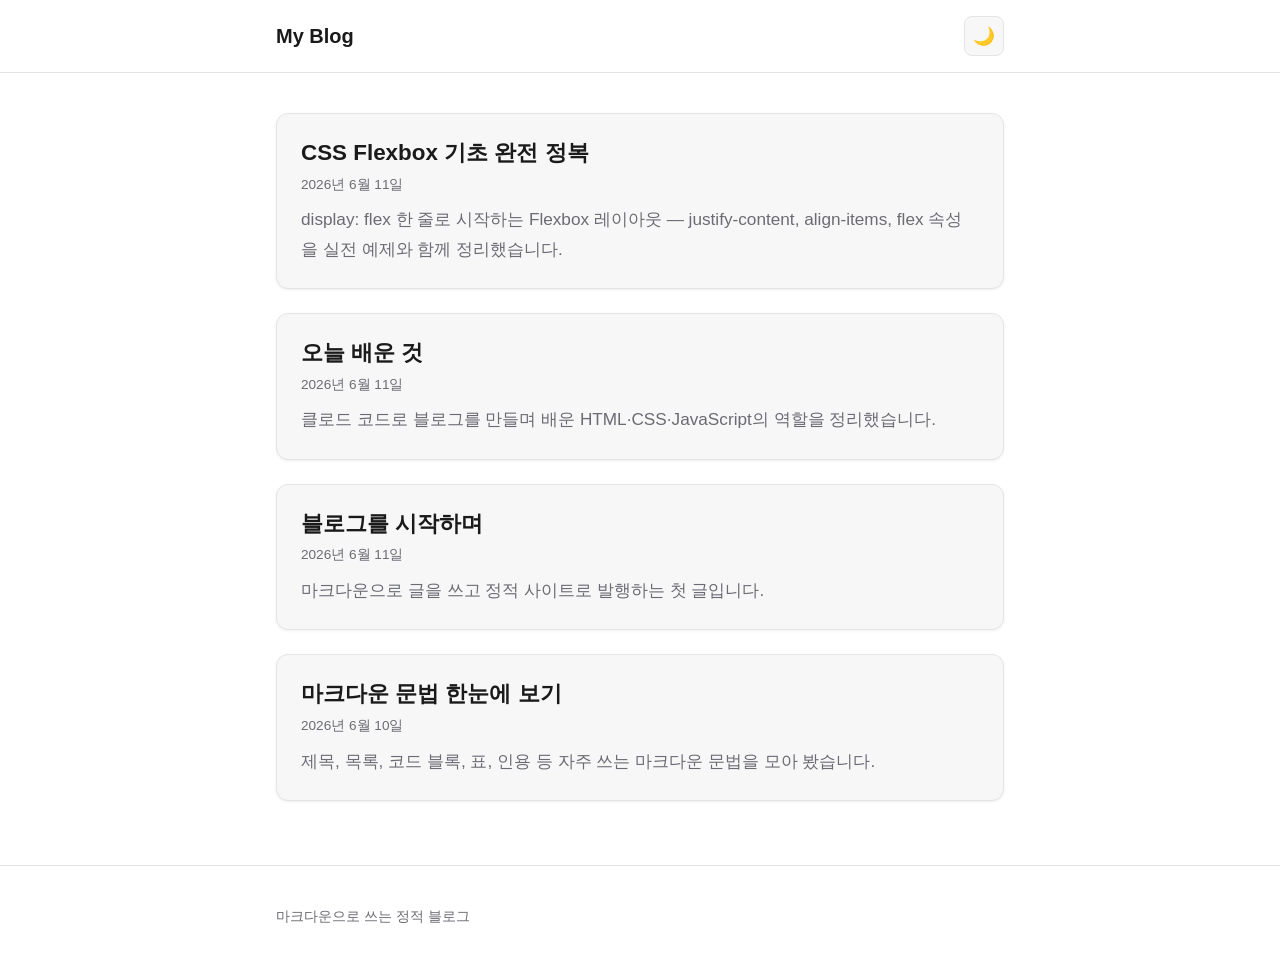
==== index.html @ 28c84d75 "블로그 초기 버전 완성 Co-Authored-By: Claude Opus 4.8 <noreply@anthropic.com>" ====
<!DOCTYPE html>
<html lang="ko">
  <head>
    <meta charset="UTF-8" />
    <meta name="viewport" content="width=device-width, initial-scale=1.0" />
    <title>My Blog</title>
    <link rel="stylesheet" href="css/style.css" />
    <!-- FOUC 방지: 페인트 전 동기로 테마를 확정한다.
         모듈 스크립트는 defer라 늦으므로 이 한 조각만 인라인 동기 스크립트로 둔다. -->
    <script>
      (function () {
        try {
          var saved = localStorage.getItem("theme");
          var theme =
            saved ||
            (matchMedia("(prefers-color-scheme: dark)").matches
              ? "dark"
              : "light");
          document.documentElement.setAttribute("data-theme", theme);
        } catch (e) {
          document.documentElement.setAttribute("data-theme", "light");
        }
      })();
    </script>
  </head>
  <body>
    <header class="site-header">
      <div class="site-header__inner">
        <h1 class="site-title"><a href="index.html">My Blog</a></h1>
        <button
          type="button"
          class="theme-toggle"
          aria-label="라이트/다크 모드 전환"
        >
          <span class="theme-toggle__icon--light" aria-hidden="true">🌙</span>
          <span class="theme-toggle__icon--dark" aria-hidden="true">☀️</span>
        </button>
      </div>
    </header>

    <main class="page">
      <ul class="post-list" id="post-list">
        <li class="state-message">글 목록을 불러오는 중…</li>
      </ul>
    </main>

    <footer class="site-footer">
      <div class="site-footer__inner">
        <p>마크다운으로 쓰는 정적 블로그</p>
      </div>
    </footer>

    <script type="module" src="js/theme.js"></script>
    <script type="module" src="js/home.js"></script>
  </body>
</html>
---- css/style.css ----
/* ===== 테마 변수 =====
   색상은 모두 여기서만 정의하고, 컴포넌트는 변수만 참조한다.
   라이트가 기본값이며 [data-theme="dark"]에서 값만 덮어쓴다. */
:root {
  --bg: #ffffff;
  --surface: #f7f7f8;
  --text: #1a1a1a;
  --muted: #6b6b73;
  --accent: #2563eb;
  --accent-hover: #1d4ed8;
  --border: #e4e4e7;
  --code-bg: #f1f1f4;
  --code-text: #1a1a1a;
  --blockquote-border: #d4d4d8;
  --shadow: 0 1px 3px rgba(0, 0, 0, 0.06);

  --font-body: -apple-system, BlinkMacSystemFont, "Segoe UI", Roboto, "Helvetica Neue",
    "Apple SD Gothic Neo", "Noto Sans KR", sans-serif;
  --font-mono: "SF Mono", "Menlo", "Monaco", "Consolas", "Liberation Mono", monospace;

  --content-width: 70ch;
  --page-width: 48rem;
}

[data-theme="dark"] {
  --bg: #16161a;
  --surface: #1f1f25;
  --text: #e6e6e9;
  --muted: #9a9aa3;
  --accent: #7aa2ff;
  --accent-hover: #9cb8ff;
  --border: #2c2c34;
  --code-bg: #24242c;
  --code-text: #e6e6e9;
  --blockquote-border: #3a3a44;
  --shadow: 0 1px 3px rgba(0, 0, 0, 0.4);
}

/* ===== 기본 리셋 ===== */
*,
*::before,
*::after {
  box-sizing: border-box;
}

html {
  -webkit-text-size-adjust: 100%;
}

body {
  margin: 0;
  background: var(--bg);
  color: var(--text);
  font-family: var(--font-body);
  line-height: 1.7;
  font-size: 1.05rem;
  /* 테마 전환을 부드럽게 */
  transition: background-color 0.2s ease, color 0.2s ease;
}

/* ===== 레이아웃 ===== */
.site-header {
  border-bottom: 1px solid var(--border);
  background: var(--bg);
}

.site-header__inner,
.page {
  width: 100%;
  max-width: var(--page-width);
  margin: 0 auto;
  padding: 0 1.25rem;
}

.site-header__inner {
  display: flex;
  align-items: center;
  justify-content: space-between;
  gap: 1rem;
  padding-top: 1rem;
  padding-bottom: 1rem;
}

.site-title {
  font-size: 1.25rem;
  font-weight: 700;
  margin: 0;
  line-height: 1.2;
}

.site-title a {
  color: var(--text);
  text-decoration: none;
}

.page {
  padding-top: 2.5rem;
  padding-bottom: 4rem;
}

.site-footer {
  border-top: 1px solid var(--border);
  color: var(--muted);
  font-size: 0.9rem;
}

.site-footer__inner {
  max-width: var(--page-width);
  margin: 0 auto;
  padding: 1.5rem 1.25rem;
}

/* ===== 테마 토글 버튼 ===== */
.theme-toggle {
  display: inline-flex;
  align-items: center;
  justify-content: center;
  width: 2.5rem;
  height: 2.5rem;
  padding: 0;
  border: 1px solid var(--border);
  border-radius: 0.5rem;
  background: var(--surface);
  color: var(--text);
  font-size: 1.1rem;
  cursor: pointer;
  transition: background-color 0.15s ease, border-color 0.15s ease;
}

.theme-toggle:hover {
  border-color: var(--accent);
}

/* 현재 테마에 맞는 아이콘만 표시 */
.theme-toggle__icon--dark {
  display: none;
}
[data-theme="dark"] .theme-toggle__icon--light {
  display: none;
}
[data-theme="dark"] .theme-toggle__icon--dark {
  display: inline;
}

/* ===== 글 목록(홈) ===== */
.post-list {
  list-style: none;
  margin: 0;
  padding: 0;
  display: flex;
  flex-direction: column;
  gap: 1.5rem;
}

.post-card {
  border: 1px solid var(--border);
  border-radius: 0.75rem;
  padding: 1.5rem;
  background: var(--surface);
  box-shadow: var(--shadow);
  transition: border-color 0.15s ease, transform 0.15s ease;
}

.post-card:hover {
  border-color: var(--accent);
  transform: translateY(-2px);
}

.post-card__title {
  margin: 0 0 0.35rem;
  font-size: 1.4rem;
  line-height: 1.3;
}

.post-card__title a {
  color: var(--text);
  text-decoration: none;
}

.post-card__title a:hover {
  color: var(--accent);
}

.post-card__meta {
  color: var(--muted);
  font-size: 0.85rem;
  margin: 0 0 0.6rem;
}

.post-card__summary {
  margin: 0;
  color: var(--muted);
}

/* ===== 개별 글 ===== */
.post-header {
  margin-bottom: 2.5rem;
}

.post-header__title {
  font-size: 2.1rem;
  line-height: 1.25;
  margin: 0 0 0.5rem;
}

.post-header__meta {
  color: var(--muted);
  font-size: 0.9rem;
  margin: 0;
}

.back-link {
  display: inline-block;
  margin-bottom: 1.5rem;
  color: var(--accent);
  text-decoration: none;
  font-size: 0.9rem;
}

.back-link:hover {
  text-decoration: underline;
}

/* ===== 마크다운 본문 =====
   본문 폭을 가독성 좋게 제한한다. */
.post-content {
  max-width: var(--content-width);
}

.post-content > *:first-child {
  margin-top: 0;
}

.post-content h1,
.post-content h2,
.post-content h3,
.post-content h4 {
  line-height: 1.3;
  margin: 2rem 0 0.75rem;
}

.post-content h1 {
  font-size: 1.8rem;
}
.post-content h2 {
  font-size: 1.5rem;
  padding-bottom: 0.3rem;
  border-bottom: 1px solid var(--border);
}
.post-content h3 {
  font-size: 1.25rem;
}

.post-content p,
.post-content ul,
.post-content ol {
  margin: 0 0 1.1rem;
}

.post-content ul,
.post-content ol {
  padding-left: 1.5rem;
}

.post-content li + li {
  margin-top: 0.35rem;
}

.post-content a {
  color: var(--accent);
  text-decoration: underline;
  text-underline-offset: 2px;
}

.post-content a:hover {
  color: var(--accent-hover);
}

.post-content img {
  max-width: 100%;
  height: auto;
  border-radius: 0.5rem;
}

.post-content blockquote {
  margin: 1.25rem 0;
  padding: 0.25rem 1.1rem;
  border-left: 4px solid var(--blockquote-border);
  color: var(--muted);
}

.post-content blockquote p {
  margin: 0.5rem 0;
}

.post-content hr {
  border: none;
  border-top: 1px solid var(--border);
  margin: 2rem 0;
}

/* 인라인 코드 */
.post-content code {
  font-family: var(--font-mono);
  font-size: 0.9em;
  background: var(--code-bg);
  color: var(--code-text);
  padding: 0.15em 0.4em;
  border-radius: 0.3rem;
}

/* 코드 블록 */
.post-content pre {
  background: var(--code-bg);
  border: 1px solid var(--border);
  border-radius: 0.5rem;
  padding: 1rem;
  overflow-x: auto;
  margin: 0 0 1.25rem;
}

.post-content pre code {
  background: none;
  padding: 0;
  font-size: 0.875rem;
  line-height: 1.6;
}

/* 표 */
.post-content table {
  width: 100%;
  border-collapse: collapse;
  margin: 0 0 1.25rem;
  font-size: 0.95rem;
  display: block;
  overflow-x: auto;
}

.post-content th,
.post-content td {
  border: 1px solid var(--border);
  padding: 0.5rem 0.75rem;
  text-align: left;
}

.post-content th {
  background: var(--surface);
  font-weight: 600;
}

/* ===== 상태 메시지 ===== */
.state-message {
  color: var(--muted);
  padding: 2rem 0;
}

/* ===== 접근성: 키보드 포커스 ===== */
a:focus-visible,
button:focus-visible {
  outline: 2px solid var(--accent);
  outline-offset: 2px;
  border-radius: 0.25rem;
}

/* ===== 반응형 (모바일 우선 → 확장) ===== */
@media (min-width: 40rem) {
  body {
    font-size: 1.075rem;
  }
  .post-header__title {
    font-size: 2.4rem;
  }
}
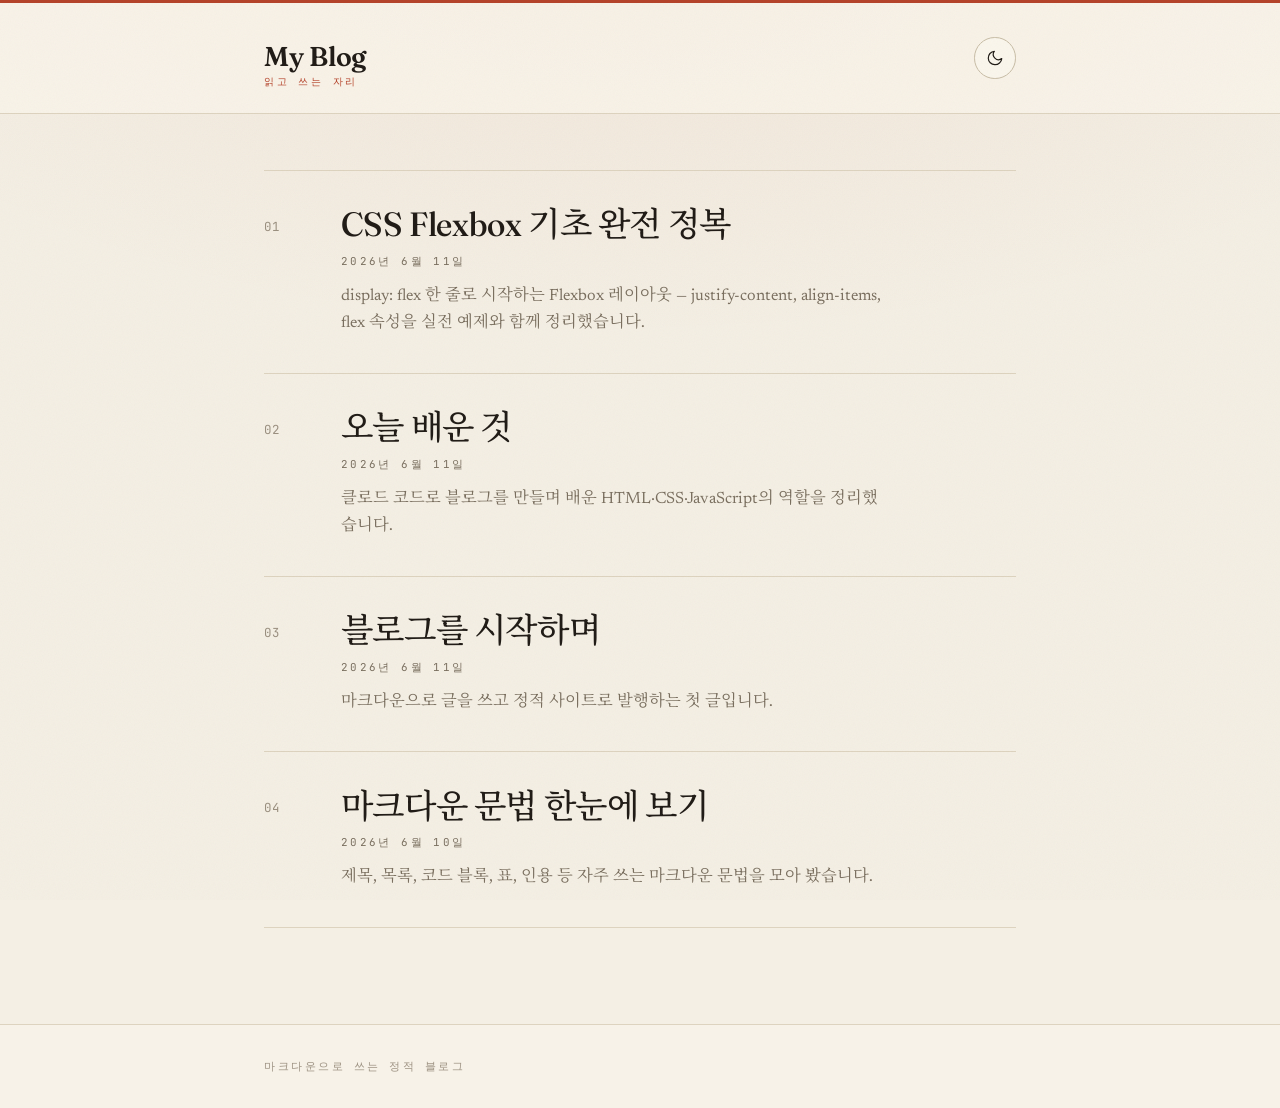
==== commit c087ebf9: "디자인을 편집형(문예지) 테마로 리뉴얼 - 크림 페이퍼/잉크 테마 + 러스트 레드 액센트, CSS 변수로 통일 - Fraunces·Newsreader·Noto Serif KR·Je" ====
--- a/index.html
+++ b/index.html
@@ -4,6 +4,12 @@
     <meta charset="UTF-8" />
     <meta name="viewport" content="width=device-width, initial-scale=1.0" />
     <title>My Blog</title>
+    <link rel="preconnect" href="https://fonts.googleapis.com" />
+    <link rel="preconnect" href="https://fonts.gstatic.com" crossorigin />
+    <link
+      rel="stylesheet"
+      href="https://fonts.googleapis.com/css2?family=Fraunces:opsz,wght@9..144,400..700&family=JetBrains+Mono:wght@400;500&family=Newsreader:ital,opsz,wght@0,6..72,400..600;1,6..72,400..500&family=Noto+Serif+KR:wght@400;500;700&display=swap"
+    />
     <link rel="stylesheet" href="css/style.css" />
     <!-- FOUC 방지: 페인트 전 동기로 테마를 확정한다.
          모듈 스크립트는 defer라 늦으므로 이 한 조각만 인라인 동기 스크립트로 둔다. -->
@@ -26,14 +32,48 @@
   <body>
     <header class="site-header">
       <div class="site-header__inner">
-        <h1 class="site-title"><a href="index.html">My Blog</a></h1>
+        <h1 class="masthead">
+          <a href="index.html">
+            <span class="masthead__title">My&nbsp;Blog</span>
+            <span class="masthead__tagline">읽고 쓰는 자리</span>
+          </a>
+        </h1>
         <button
           type="button"
           class="theme-toggle"
           aria-label="라이트/다크 모드 전환"
         >
-          <span class="theme-toggle__icon--light" aria-hidden="true">🌙</span>
-          <span class="theme-toggle__icon--dark" aria-hidden="true">☀️</span>
+          <svg
+            class="theme-toggle__icon theme-toggle__icon--light"
+            width="18"
+            height="18"
+            viewBox="0 0 24 24"
+            fill="none"
+            stroke="currentColor"
+            stroke-width="1.6"
+            stroke-linecap="round"
+            stroke-linejoin="round"
+            aria-hidden="true"
+          >
+            <path d="M21 12.8A9 9 0 1 1 11.2 3a7 7 0 0 0 9.8 9.8z" />
+          </svg>
+          <svg
+            class="theme-toggle__icon theme-toggle__icon--dark"
+            width="18"
+            height="18"
+            viewBox="0 0 24 24"
+            fill="none"
+            stroke="currentColor"
+            stroke-width="1.6"
+            stroke-linecap="round"
+            stroke-linejoin="round"
+            aria-hidden="true"
+          >
+            <circle cx="12" cy="12" r="4" />
+            <path
+              d="M12 2v2M12 20v2M4.9 4.9l1.4 1.4M17.7 17.7l1.4 1.4M2 12h2M20 12h2M4.9 19.1l1.4-1.4M17.7 6.3l1.4-1.4"
+            />
+          </svg>
         </button>
       </div>
     </header>
--- a/css/style.css
+++ b/css/style.css
@@ -1,42 +1,59 @@
-/* ===== 테마 변수 =====
-   색상은 모두 여기서만 정의하고, 컴포넌트는 변수만 참조한다.
-   라이트가 기본값이며 [data-theme="dark"]에서 값만 덮어쓴다. */
+/* ============================================================
+   My Blog — Editorial / 문예지 테마
+   따뜻한 종이(라이트) · 깊은 잉크(다크), 러스트 레드 액센트
+   색은 모두 변수로 정의하고 컴포넌트는 변수만 참조한다.
+   ============================================================ */
+
 :root {
-  --bg: #ffffff;
-  --surface: #f7f7f8;
-  --text: #1a1a1a;
-  --muted: #6b6b73;
-  --accent: #2563eb;
-  --accent-hover: #1d4ed8;
-  --border: #e4e4e7;
-  --code-bg: #f1f1f4;
-  --code-text: #1a1a1a;
-  --blockquote-border: #d4d4d8;
-  --shadow: 0 1px 3px rgba(0, 0, 0, 0.06);
-
-  --font-body: -apple-system, BlinkMacSystemFont, "Segoe UI", Roboto, "Helvetica Neue",
-    "Apple SD Gothic Neo", "Noto Sans KR", sans-serif;
-  --font-mono: "SF Mono", "Menlo", "Monaco", "Consolas", "Liberation Mono", monospace;
-
-  --content-width: 70ch;
-  --page-width: 48rem;
+  /* --- 색 (라이트: 크림 페이퍼) --- */
+  --bg: #f4efe4;
+  --bg-raised: #faf6ec;
+  --text: #211c17;
+  --muted: #7a6f5f;
+  --faint: #9b9080;
+  --accent: #b5432a;
+  --accent-deep: #8f3520;
+  --rule: #ddd3bf;
+  --rule-strong: #c7bca5;
+  --code-bg: #ece5d4;
+  --code-text: #3a3128;
+  --selection: #f1c8b8;
+  --grain-opacity: 0.045;
+
+  /* --- 타이포 --- */
+  --font-display: "Fraunces", "Noto Serif KR", Georgia, serif;
+  --font-body: "Newsreader", "Noto Serif KR", Georgia, "Times New Roman", serif;
+  --font-mono: "JetBrains Mono", "SF Mono", "Menlo", "Consolas", monospace;
+
+  /* --- 치수 --- */
+  --content-width: 68ch;
+  --page-width: 50rem;
+
+  color-scheme: light;
 }
 
 [data-theme="dark"] {
-  --bg: #16161a;
-  --surface: #1f1f25;
-  --text: #e6e6e9;
-  --muted: #9a9aa3;
-  --accent: #7aa2ff;
-  --accent-hover: #9cb8ff;
-  --border: #2c2c34;
-  --code-bg: #24242c;
-  --code-text: #e6e6e9;
-  --blockquote-border: #3a3a44;
-  --shadow: 0 1px 3px rgba(0, 0, 0, 0.4);
-}
-
-/* ===== 기본 리셋 ===== */
+  /* 깊은 에스프레소 잉크 */
+  --bg: #16120e;
+  --bg-raised: #1d1813;
+  --text: #ece3d4;
+  --muted: #a99c89;
+  --faint: #7d7160;
+  --accent: #e07043;
+  --accent-deep: #c2542c;
+  --rule: #2e271f;
+  --rule-strong: #41382d;
+  --code-bg: #1f1912;
+  --code-text: #e3d8c6;
+  --selection: #5a2e1c;
+  --grain-opacity: 0.06;
+
+  color-scheme: dark;
+}
+
+/* ============================================================
+   리셋 & 기본
+   ============================================================ */
 *,
 *::before,
 *::after {
@@ -45,31 +62,74 @@
 
 html {
   -webkit-text-size-adjust: 100%;
+  scroll-behavior: smooth;
 }
 
 body {
   margin: 0;
-  background: var(--bg);
+  background-color: var(--bg);
   color: var(--text);
   font-family: var(--font-body);
-  line-height: 1.7;
-  font-size: 1.05rem;
-  /* 테마 전환을 부드럽게 */
-  transition: background-color 0.2s ease, color 0.2s ease;
-}
-
-/* ===== 레이아웃 ===== */
-.site-header {
-  border-bottom: 1px solid var(--border);
-  background: var(--bg);
-}
-
+  font-size: 1.15rem;
+  line-height: 1.78;
+  font-optical-sizing: auto;
+  text-rendering: optimizeLegibility;
+  -webkit-font-smoothing: antialiased;
+  /* 종이결 같은 미묘한 세로 그라데이션 */
+  background-image: radial-gradient(
+    120% 80% at 50% -10%,
+    color-mix(in oklab, var(--accent) 6%, transparent),
+    transparent 60%
+  );
+  background-attachment: fixed;
+  transition: background-color 0.4s ease, color 0.4s ease;
+}
+
+/* 종이 그레인 텍스처 오버레이 (화면 전체, 클릭 통과) */
+body::before {
+  content: "";
+  position: fixed;
+  inset: 0;
+  z-index: 9999;
+  pointer-events: none;
+  opacity: var(--grain-opacity);
+  background-image: url("data:image/svg+xml,%3Csvg xmlns='http://www.w3.org/2000/svg' width='160' height='160'%3E%3Cfilter id='n'%3E%3CfeTurbulence type='fractalNoise' baseFrequency='0.85' numOctaves='3' stitchTiles='stitch'/%3E%3C/filter%3E%3Crect width='100%25' height='100%25' filter='url(%23n)'/%3E%3C/svg%3E");
+  mix-blend-mode: multiply;
+}
+[data-theme="dark"] body::before {
+  mix-blend-mode: screen;
+}
+
+::selection {
+  background: var(--selection);
+  color: var(--text);
+}
+
+/* ============================================================
+   레이아웃
+   ============================================================ */
+.page,
 .site-header__inner,
-.page {
+.site-footer__inner {
   width: 100%;
   max-width: var(--page-width);
   margin: 0 auto;
-  padding: 0 1.25rem;
+  padding-inline: 1.5rem;
+}
+
+.page {
+  padding-block: 3.5rem 6rem;
+}
+
+/* ============================================================
+   마스트헤드 (헤더)
+   ============================================================ */
+.site-header {
+  position: relative;
+  border-top: 3px solid var(--accent);
+  border-bottom: 1px solid var(--rule);
+  background: color-mix(in oklab, var(--bg-raised) 70%, transparent);
+  backdrop-filter: saturate(1.1);
 }
 
 .site-header__inner {
@@ -77,61 +137,62 @@
   align-items: center;
   justify-content: space-between;
   gap: 1rem;
-  padding-top: 1rem;
-  padding-bottom: 1rem;
-}
-
-.site-title {
-  font-size: 1.25rem;
-  font-weight: 700;
+  padding-block: 1.4rem;
+}
+
+.masthead {
   margin: 0;
-  line-height: 1.2;
-}
-
-.site-title a {
+  font-weight: inherit;
+}
+
+.masthead a {
+  display: inline-flex;
+  flex-direction: column;
+  gap: 0.15rem;
+  text-decoration: none;
   color: var(--text);
-  text-decoration: none;
-}
-
-.page {
-  padding-top: 2.5rem;
-  padding-bottom: 4rem;
-}
-
-.site-footer {
-  border-top: 1px solid var(--border);
-  color: var(--muted);
-  font-size: 0.9rem;
-}
-
-.site-footer__inner {
-  max-width: var(--page-width);
-  margin: 0 auto;
-  padding: 1.5rem 1.25rem;
-}
-
-/* ===== 테마 토글 버튼 ===== */
+}
+
+.masthead__title {
+  font-family: var(--font-display);
+  font-weight: 600;
+  font-size: 1.7rem;
+  line-height: 1;
+  letter-spacing: -0.01em;
+  font-variation-settings: "opsz" 40, "SOFT" 30;
+}
+
+.masthead__tagline {
+  font-family: var(--font-mono);
+  font-size: 0.62rem;
+  text-transform: uppercase;
+  letter-spacing: 0.28em;
+  color: var(--accent);
+}
+
+/* 테마 토글 */
 .theme-toggle {
   display: inline-flex;
   align-items: center;
   justify-content: center;
-  width: 2.5rem;
-  height: 2.5rem;
+  width: 2.6rem;
+  height: 2.6rem;
   padding: 0;
-  border: 1px solid var(--border);
-  border-radius: 0.5rem;
-  background: var(--surface);
+  border: 1px solid var(--rule-strong);
+  border-radius: 50%;
+  background: var(--bg-raised);
   color: var(--text);
-  font-size: 1.1rem;
   cursor: pointer;
-  transition: background-color 0.15s ease, border-color 0.15s ease;
-}
-
+  transition: color 0.2s, border-color 0.2s, transform 0.2s, background 0.2s;
+}
 .theme-toggle:hover {
+  color: var(--accent);
   border-color: var(--accent);
-}
-
-/* 현재 테마에 맞는 아이콘만 표시 */
+  transform: rotate(-12deg);
+}
+.theme-toggle__icon {
+  display: block;
+}
 .theme-toggle__icon--dark {
   display: none;
 }
@@ -139,235 +200,449 @@
   display: none;
 }
 [data-theme="dark"] .theme-toggle__icon--dark {
-  display: inline;
-}
-
-/* ===== 글 목록(홈) ===== */
+  display: block;
+}
+
+/* ============================================================
+   홈 — 편집형 글 목차
+   ============================================================ */
 .post-list {
   list-style: none;
   margin: 0;
   padding: 0;
-  display: flex;
-  flex-direction: column;
-  gap: 1.5rem;
+  counter-reset: post;
+  border-top: 1px solid var(--rule);
 }
 
 .post-card {
-  border: 1px solid var(--border);
-  border-radius: 0.75rem;
-  padding: 1.5rem;
-  background: var(--surface);
-  box-shadow: var(--shadow);
-  transition: border-color 0.15s ease, transform 0.15s ease;
-}
-
-.post-card:hover {
-  border-color: var(--accent);
-  transform: translateY(-2px);
+  counter-increment: post;
+  display: grid;
+  grid-template-columns: 3.2rem 1fr;
+  column-gap: 1.6rem;
+  padding-block: 2.2rem;
+  border-bottom: 1px solid var(--rule);
+  position: relative;
+  isolation: isolate;
+  animation: rise 0.7s cubic-bezier(0.2, 0.7, 0.2, 1) both;
+}
+
+/* 번호 (01, 02 …) */
+.post-card::before {
+  content: counter(post, decimal-leading-zero);
+  grid-column: 1;
+  grid-row: 1 / -1;
+  align-self: start;
+  font-family: var(--font-mono);
+  font-size: 0.78rem;
+  letter-spacing: 0.05em;
+  color: var(--faint);
+  padding-top: 0.6rem;
+  transition: color 0.25s ease;
+}
+
+/* 호버 시 행 전체에 따뜻한 워시 */
+.post-card::after {
+  content: "";
+  position: absolute;
+  inset: 0 -1.5rem;
+  z-index: -1;
+  background: color-mix(in oklab, var(--accent) 7%, transparent);
+  opacity: 0;
+  transition: opacity 0.3s ease;
+}
+.post-card:hover::after {
+  opacity: 1;
+}
+.post-card:hover::before {
+  color: var(--accent);
+}
+
+.post-card__title,
+.post-card__meta,
+.post-card__summary {
+  grid-column: 2;
 }
 
 .post-card__title {
-  margin: 0 0 0.35rem;
-  font-size: 1.4rem;
-  line-height: 1.3;
-}
-
+  margin: 0 0 0.5rem;
+  font-family: var(--font-display);
+  font-weight: 500;
+  font-size: clamp(1.5rem, 1.1rem + 1.6vw, 2.1rem);
+  line-height: 1.12;
+  letter-spacing: -0.012em;
+  font-variation-settings: "opsz" 72, "SOFT" 0;
+}
 .post-card__title a {
   color: var(--text);
   text-decoration: none;
-}
-
-.post-card__title a:hover {
-  color: var(--accent);
+  transition: color 0.2s ease;
+}
+.post-card:hover .post-card__title a {
+  color: var(--accent-deep);
 }
 
 .post-card__meta {
+  margin: 0 0 0.7rem;
+  font-family: var(--font-mono);
+  font-size: 0.68rem;
+  text-transform: uppercase;
+  letter-spacing: 0.22em;
   color: var(--muted);
-  font-size: 0.85rem;
-  margin: 0 0 0.6rem;
 }
 
 .post-card__summary {
   margin: 0;
+  max-width: 60ch;
   color: var(--muted);
-}
-
-/* ===== 개별 글 ===== */
-.post-header {
-  margin-bottom: 2.5rem;
-}
-
-.post-header__title {
-  font-size: 2.1rem;
-  line-height: 1.25;
-  margin: 0 0 0.5rem;
-}
-
-.post-header__meta {
-  color: var(--muted);
-  font-size: 0.9rem;
-  margin: 0;
-}
-
+  font-size: 1.02rem;
+  line-height: 1.7;
+}
+
+/* 등장 스태거 (목록은 fetch 후 삽입되며 한 번 재생) */
+@keyframes rise {
+  from {
+    opacity: 0;
+    transform: translateY(16px);
+  }
+  to {
+    opacity: 1;
+    transform: none;
+  }
+}
+.post-card:nth-child(1) {
+  animation-delay: 0.04s;
+}
+.post-card:nth-child(2) {
+  animation-delay: 0.12s;
+}
+.post-card:nth-child(3) {
+  animation-delay: 0.2s;
+}
+.post-card:nth-child(4) {
+  animation-delay: 0.28s;
+}
+.post-card:nth-child(5) {
+  animation-delay: 0.36s;
+}
+.post-card:nth-child(6) {
+  animation-delay: 0.44s;
+}
+.post-card:nth-child(n + 7) {
+  animation-delay: 0.5s;
+}
+
+/* ============================================================
+   개별 글
+   ============================================================ */
 .back-link {
   display: inline-block;
-  margin-bottom: 1.5rem;
-  color: var(--accent);
+  margin-bottom: 2.5rem;
+  font-family: var(--font-mono);
+  font-size: 0.68rem;
+  text-transform: uppercase;
+  letter-spacing: 0.22em;
+  color: var(--muted);
   text-decoration: none;
-  font-size: 0.9rem;
-}
-
+  transition: color 0.2s ease;
+}
 .back-link:hover {
-  text-decoration: underline;
-}
-
-/* ===== 마크다운 본문 =====
-   본문 폭을 가독성 좋게 제한한다. */
+  color: var(--accent);
+}
+
+.post-header {
+  margin-bottom: 3rem;
+  animation: rise 0.7s cubic-bezier(0.2, 0.7, 0.2, 1) both;
+}
+
+/* 작은 장식 눈썹(kicker) */
+.post-header::before {
+  content: "✦ 글";
+  display: block;
+  margin-bottom: 1.1rem;
+  font-family: var(--font-mono);
+  font-size: 0.62rem;
+  text-transform: uppercase;
+  letter-spacing: 0.3em;
+  color: var(--accent);
+}
+
+.post-header__title {
+  margin: 0 0 1rem;
+  font-family: var(--font-display);
+  font-weight: 550;
+  font-size: clamp(2.3rem, 1.4rem + 4vw, 3.8rem);
+  line-height: 1.04;
+  letter-spacing: -0.02em;
+  font-variation-settings: "opsz" 144, "SOFT" 0, "WONK" 1;
+}
+
+.post-header__meta {
+  margin: 0;
+  padding-top: 1rem;
+  border-top: 1px solid var(--rule);
+  font-family: var(--font-mono);
+  font-size: 0.72rem;
+  text-transform: uppercase;
+  letter-spacing: 0.2em;
+  color: var(--muted);
+}
+
+/* ============================================================
+   마크다운 본문
+   ============================================================ */
 .post-content {
   max-width: var(--content-width);
-}
-
+  animation: rise 0.7s cubic-bezier(0.2, 0.7, 0.2, 1) 0.1s both;
+}
 .post-content > *:first-child {
   margin-top: 0;
+}
+
+/* 첫 문단 드롭캡 */
+.post-content > p:first-of-type::first-letter {
+  float: left;
+  font-family: var(--font-display);
+  font-weight: 600;
+  font-size: 3.6em;
+  line-height: 0.74;
+  padding: 0.06em 0.12em 0 0;
+  margin-right: 0.04em;
+  color: var(--accent);
+  font-variation-settings: "opsz" 144;
 }
 
 .post-content h1,
 .post-content h2,
 .post-content h3,
 .post-content h4 {
-  line-height: 1.3;
-  margin: 2rem 0 0.75rem;
-}
-
+  font-family: var(--font-display);
+  font-weight: 550;
+  line-height: 1.18;
+  letter-spacing: -0.015em;
+  margin: 2.6rem 0 0.9rem;
+  font-variation-settings: "opsz" 60;
+}
 .post-content h1 {
-  font-size: 1.8rem;
+  font-size: 2rem;
 }
 .post-content h2 {
-  font-size: 1.5rem;
-  padding-bottom: 0.3rem;
-  border-bottom: 1px solid var(--border);
+  font-size: 1.6rem;
+  padding-bottom: 0.35rem;
+  border-bottom: 1px solid var(--rule);
 }
 .post-content h3 {
-  font-size: 1.25rem;
+  font-size: 1.3rem;
+}
+.post-content h4 {
+  font-size: 1.1rem;
 }
 
 .post-content p,
 .post-content ul,
 .post-content ol {
-  margin: 0 0 1.1rem;
+  margin: 0 0 1.3rem;
 }
 
 .post-content ul,
 .post-content ol {
-  padding-left: 1.5rem;
-}
-
+  padding-left: 1.4rem;
+}
 .post-content li + li {
-  margin-top: 0.35rem;
-}
-
+  margin-top: 0.4rem;
+}
+.post-content li::marker {
+  color: var(--accent);
+}
+
+.post-content em {
+  font-style: italic;
+}
+.post-content strong {
+  font-weight: 600;
+}
+
+/* 본문 링크: 호버 시 자라나는 밑줄 */
 .post-content a {
-  color: var(--accent);
-  text-decoration: underline;
-  text-underline-offset: 2px;
-}
-
+  color: var(--text);
+  text-decoration: none;
+  background-image: linear-gradient(var(--accent), var(--accent));
+  background-repeat: no-repeat;
+  background-position: 0 100%;
+  background-size: 100% 1px;
+  padding-bottom: 1px;
+  transition: background-size 0.25s ease, color 0.25s ease;
+}
 .post-content a:hover {
-  color: var(--accent-hover);
+  color: var(--accent);
+  background-size: 100% 2px;
 }
 
 .post-content img {
   max-width: 100%;
   height: auto;
-  border-radius: 0.5rem;
-}
-
+  border-radius: 2px;
+  margin: 1.5rem 0;
+  box-shadow: 0 18px 40px -24px rgba(0, 0, 0, 0.5);
+}
+
+/* 인용: 큰 행잉 따옴표 */
 .post-content blockquote {
-  margin: 1.25rem 0;
-  padding: 0.25rem 1.1rem;
-  border-left: 4px solid var(--blockquote-border);
-  color: var(--muted);
-}
-
+  position: relative;
+  margin: 2rem 0;
+  padding: 0.4rem 0 0.4rem 2.4rem;
+  font-family: var(--font-display);
+  font-style: italic;
+  font-size: 1.25rem;
+  line-height: 1.6;
+  color: var(--text);
+  font-variation-settings: "opsz" 40;
+}
+.post-content blockquote::before {
+  content: "\201C";
+  position: absolute;
+  left: -0.1rem;
+  top: 0.1em;
+  font-size: 3.5rem;
+  line-height: 1;
+  color: var(--accent);
+  opacity: 0.55;
+}
 .post-content blockquote p {
-  margin: 0.5rem 0;
+  margin: 0.4rem 0;
 }
 
 .post-content hr {
   border: none;
-  border-top: 1px solid var(--border);
-  margin: 2rem 0;
+  margin: 3rem 0;
+  text-align: center;
+}
+.post-content hr::before {
+  content: "✦ ✦ ✦";
+  letter-spacing: 0.6em;
+  color: var(--faint);
+  font-size: 0.7rem;
 }
 
 /* 인라인 코드 */
-.post-content code {
-  font-family: var(--font-mono);
-  font-size: 0.9em;
+.post-content :not(pre) > code {
+  font-family: var(--font-mono);
+  font-size: 0.84em;
   background: var(--code-bg);
-  color: var(--code-text);
-  padding: 0.15em 0.4em;
-  border-radius: 0.3rem;
+  color: var(--accent-deep);
+  padding: 0.12em 0.4em;
+  border-radius: 3px;
+}
+[data-theme="dark"] .post-content :not(pre) > code {
+  color: var(--accent);
 }
 
 /* 코드 블록 */
 .post-content pre {
+  position: relative;
   background: var(--code-bg);
-  border: 1px solid var(--border);
-  border-radius: 0.5rem;
-  padding: 1rem;
+  border: 1px solid var(--rule);
+  border-left: 3px solid var(--accent);
+  border-radius: 3px;
+  padding: 1.2rem 1.3rem;
+  margin: 0 0 1.4rem;
   overflow-x: auto;
-  margin: 0 0 1.25rem;
-}
-
+}
 .post-content pre code {
-  background: none;
-  padding: 0;
-  font-size: 0.875rem;
-  line-height: 1.6;
-}
-
-/* 표 */
+  font-family: var(--font-mono);
+  font-size: 0.85rem;
+  line-height: 1.65;
+  color: var(--code-text);
+}
+
+/* 표: 헤어라인 편집형 */
 .post-content table {
   width: 100%;
   border-collapse: collapse;
-  margin: 0 0 1.25rem;
+  margin: 0 0 1.4rem;
   font-size: 0.95rem;
   display: block;
   overflow-x: auto;
 }
-
 .post-content th,
 .post-content td {
-  border: 1px solid var(--border);
-  padding: 0.5rem 0.75rem;
+  padding: 0.6rem 0.9rem;
+  border-bottom: 1px solid var(--rule);
   text-align: left;
 }
-
-.post-content th {
-  background: var(--surface);
-  font-weight: 600;
-}
-
-/* ===== 상태 메시지 ===== */
+.post-content thead th {
+  border-bottom: 2px solid var(--rule-strong);
+  font-family: var(--font-mono);
+  font-size: 0.68rem;
+  text-transform: uppercase;
+  letter-spacing: 0.12em;
+  color: var(--muted);
+  font-weight: 500;
+}
+
+/* ============================================================
+   푸터
+   ============================================================ */
+.site-footer {
+  border-top: 1px solid var(--rule);
+  background: color-mix(in oklab, var(--bg-raised) 60%, transparent);
+}
+.site-footer__inner {
+  padding-block: 2rem;
+}
+.site-footer p {
+  margin: 0;
+  font-family: var(--font-mono);
+  font-size: 0.66rem;
+  text-transform: uppercase;
+  letter-spacing: 0.24em;
+  color: var(--faint);
+}
+
+/* ============================================================
+   상태 메시지 · 접근성
+   ============================================================ */
 .state-message {
+  list-style: none;
+  padding: 3rem 0;
   color: var(--muted);
-  padding: 2rem 0;
-}
-
-/* ===== 접근성: 키보드 포커스 ===== */
+  font-style: italic;
+}
+
 a:focus-visible,
 button:focus-visible {
   outline: 2px solid var(--accent);
-  outline-offset: 2px;
-  border-radius: 0.25rem;
-}
-
-/* ===== 반응형 (모바일 우선 → 확장) ===== */
-@media (min-width: 40rem) {
+  outline-offset: 3px;
+  border-radius: 2px;
+}
+
+/* ============================================================
+   반응형
+   ============================================================ */
+@media (max-width: 34rem) {
   body {
-    font-size: 1.075rem;
+    font-size: 1.08rem;
   }
-  .post-header__title {
-    font-size: 2.4rem;
+  .post-card {
+    grid-template-columns: 2.2rem 1fr;
+    column-gap: 1rem;
+    padding-block: 1.8rem;
   }
-}
+  .post-card::after {
+    inset: 0 -1rem;
+  }
+  .post-content > p:first-of-type::first-letter {
+    font-size: 3em;
+  }
+}
+
+/* 모션 최소화 선호 시 애니메이션 제거 */
+@media (prefers-reduced-motion: reduce) {
+  *,
+  *::before,
+  *::after {
+    animation-duration: 0.001ms !important;
+    animation-delay: 0ms !important;
+    transition-duration: 0.001ms !important;
+    scroll-behavior: auto !important;
+  }
+}
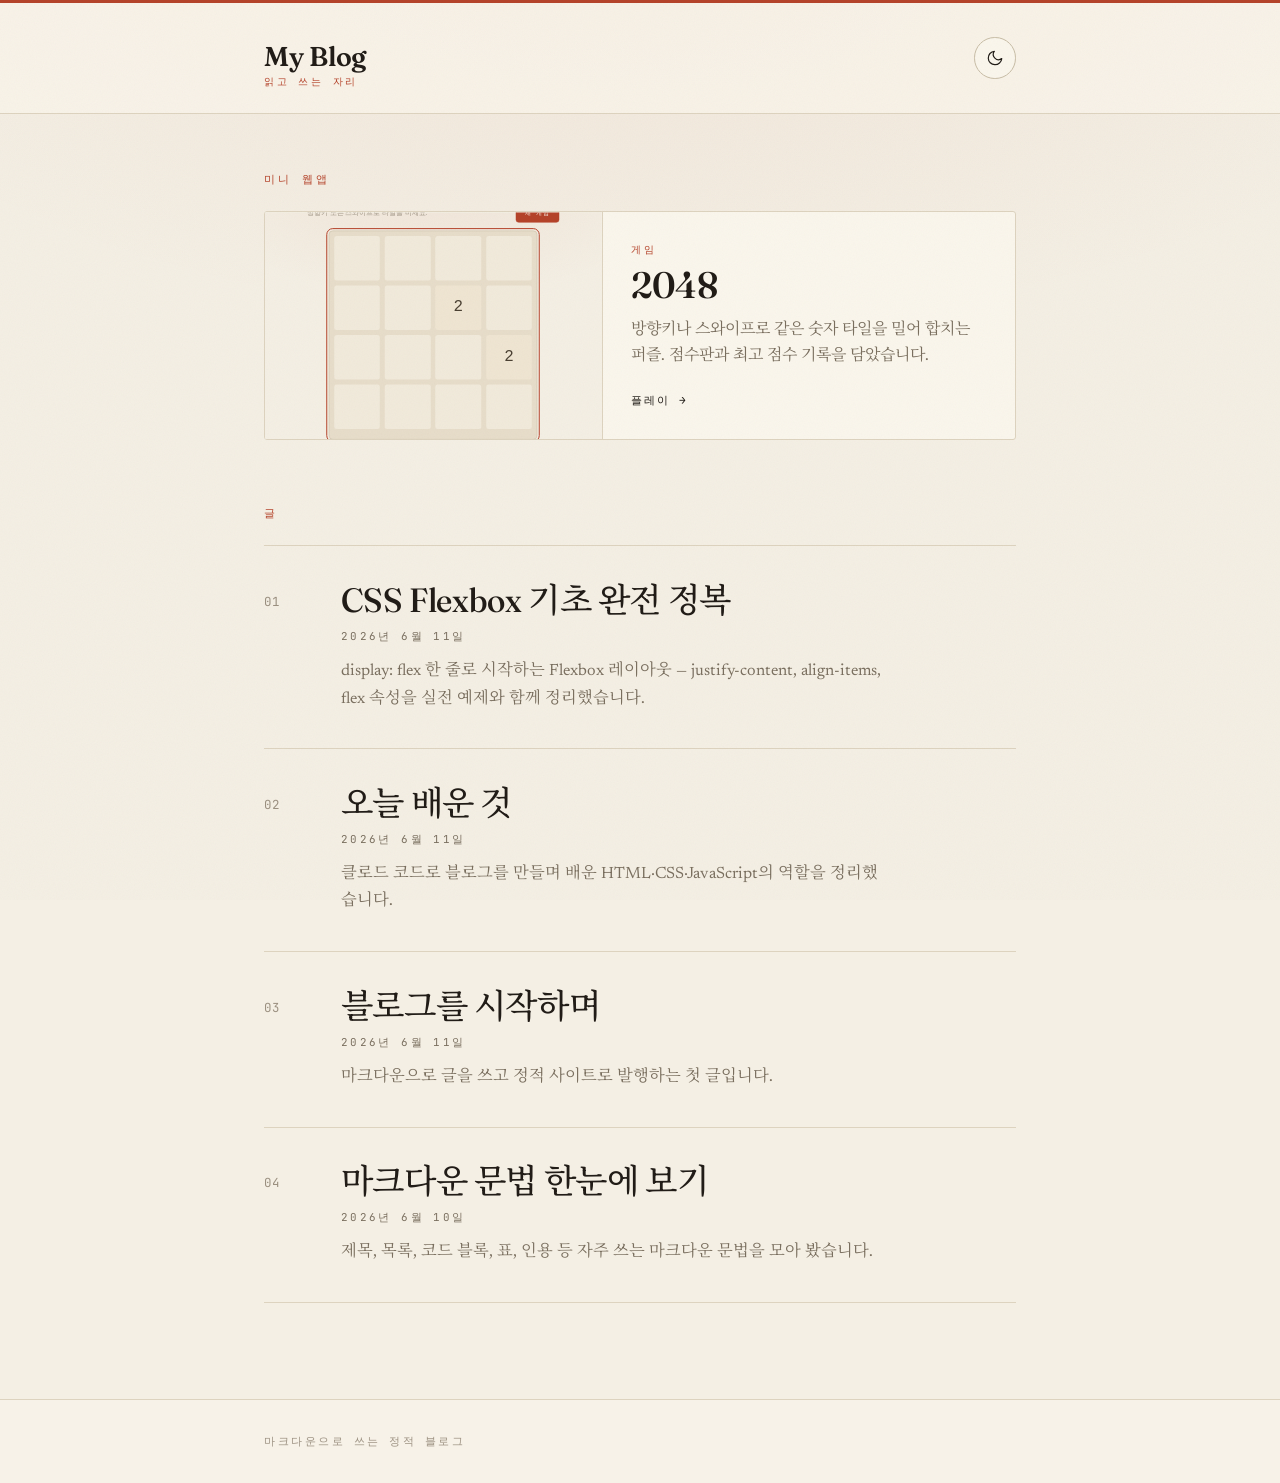
==== commit 0fc1fb8a: "2048 게임 추가 + 메인에 웹앱 카드 임베드 - apps/2048/: 순수 HTML/CSS/JS 2048 퍼즐(외부 의존 0)   방향키+터치 스와이프, 더블 병합 잠금, no" ====
--- a/index.html
+++ b/index.html
@@ -79,9 +79,39 @@
     </header>
 
     <main class="page">
-      <ul class="post-list" id="post-list">
-        <li class="state-message">글 목록을 불러오는 중…</li>
-      </ul>
+      <section class="home-section">
+        <h2 class="section-label">미니 웹앱</h2>
+        <ul class="app-list">
+          <li class="app-card">
+            <div class="app-card__preview" aria-hidden="true">
+              <iframe
+                src="apps/2048/"
+                title="2048 게임 미리보기"
+                tabindex="-1"
+                loading="lazy"
+                scrolling="no"
+              ></iframe>
+            </div>
+            <div class="app-card__body">
+              <p class="app-card__kicker">게임</p>
+              <h3 class="app-card__title">2048</h3>
+              <p class="app-card__desc">
+                방향키나 스와이프로 같은 숫자 타일을 밀어 합치는 퍼즐. 점수판과
+                최고 점수 기록을 담았습니다.
+              </p>
+              <span class="app-card__cta">플레이 →</span>
+            </div>
+            <a class="app-card__link" href="apps/2048/" aria-label="2048 게임 열기"></a>
+          </li>
+        </ul>
+      </section>
+
+      <section class="home-section">
+        <h2 class="section-label">글</h2>
+        <ul class="post-list" id="post-list">
+          <li class="state-message">글 목록을 불러오는 중…</li>
+        </ul>
+      </section>
     </main>
 
     <footer class="site-footer">
--- a/css/style.css
+++ b/css/style.css
@@ -204,6 +204,132 @@
 }
 
 /* ============================================================
+   홈 — 섹션 레이블
+   ============================================================ */
+.home-section + .home-section {
+  margin-top: 4rem;
+}
+.section-label {
+  margin: 0 0 1.4rem;
+  font-family: var(--font-mono);
+  font-size: 0.66rem;
+  font-weight: 500;
+  text-transform: uppercase;
+  letter-spacing: 0.3em;
+  color: var(--accent);
+}
+
+/* ============================================================
+   홈 — 미니 웹앱 카드
+   ============================================================ */
+.app-list {
+  list-style: none;
+  margin: 0;
+  padding: 0;
+  display: grid;
+  gap: 1.5rem;
+}
+
+.app-card {
+  position: relative;
+  display: grid;
+  grid-template-columns: 0.9fr 1.1fr;
+  border: 1px solid var(--rule);
+  border-radius: 3px;
+  background: var(--bg-raised);
+  overflow: hidden;
+  transition: border-color 0.25s ease, transform 0.25s ease,
+    box-shadow 0.25s ease;
+}
+.app-card:hover {
+  border-color: var(--accent);
+  transform: translateY(-2px);
+  box-shadow: 0 22px 50px -30px rgba(0, 0, 0, 0.55);
+}
+
+/* 라이브 미리보기(클릭은 카드 링크가 받음) */
+.app-card__preview {
+  position: relative;
+  border-right: 1px solid var(--rule);
+  background: var(--bg);
+  height: 100%;
+  min-height: 220px;
+  overflow: hidden;
+}
+.app-card__preview iframe {
+  position: absolute;
+  top: 50%;
+  left: 50%;
+  width: 200%;
+  height: 200%;
+  transform: translate(-50%, -50%) scale(0.5);
+  transform-origin: center;
+  border: 0;
+  pointer-events: none;
+}
+
+.app-card__body {
+  padding: 1.8rem;
+  display: flex;
+  flex-direction: column;
+  gap: 0.4rem;
+}
+.app-card__kicker {
+  margin: 0;
+  font-family: var(--font-mono);
+  font-size: 0.62rem;
+  text-transform: uppercase;
+  letter-spacing: 0.26em;
+  color: var(--accent);
+}
+.app-card__title {
+  margin: 0;
+  font-family: var(--font-display);
+  font-weight: 550;
+  font-size: clamp(1.7rem, 1.2rem + 1.8vw, 2.3rem);
+  line-height: 1.1;
+  letter-spacing: -0.015em;
+  font-variation-settings: "opsz" 72;
+}
+.app-card__desc {
+  margin: 0.3rem 0 0;
+  color: var(--muted);
+  font-size: 1rem;
+  line-height: 1.65;
+}
+.app-card__cta {
+  margin-top: auto;
+  padding-top: 0.9rem;
+  font-family: var(--font-mono);
+  font-size: 0.7rem;
+  text-transform: uppercase;
+  letter-spacing: 0.18em;
+  color: var(--text);
+  transition: color 0.2s ease;
+}
+.app-card:hover .app-card__cta {
+  color: var(--accent);
+}
+
+/* 카드 전체를 클릭 영역으로 (스트레치드 링크) */
+.app-card__link {
+  position: absolute;
+  inset: 0;
+  z-index: 1;
+}
+
+@media (max-width: 34rem) {
+  .app-card {
+    grid-template-columns: 1fr;
+  }
+  .app-card__preview {
+    border-right: none;
+    border-bottom: 1px solid var(--rule);
+    min-height: 180px;
+  }
+}
+
+/* ============================================================
    홈 — 편집형 글 목차
    ============================================================ */
 .post-list {
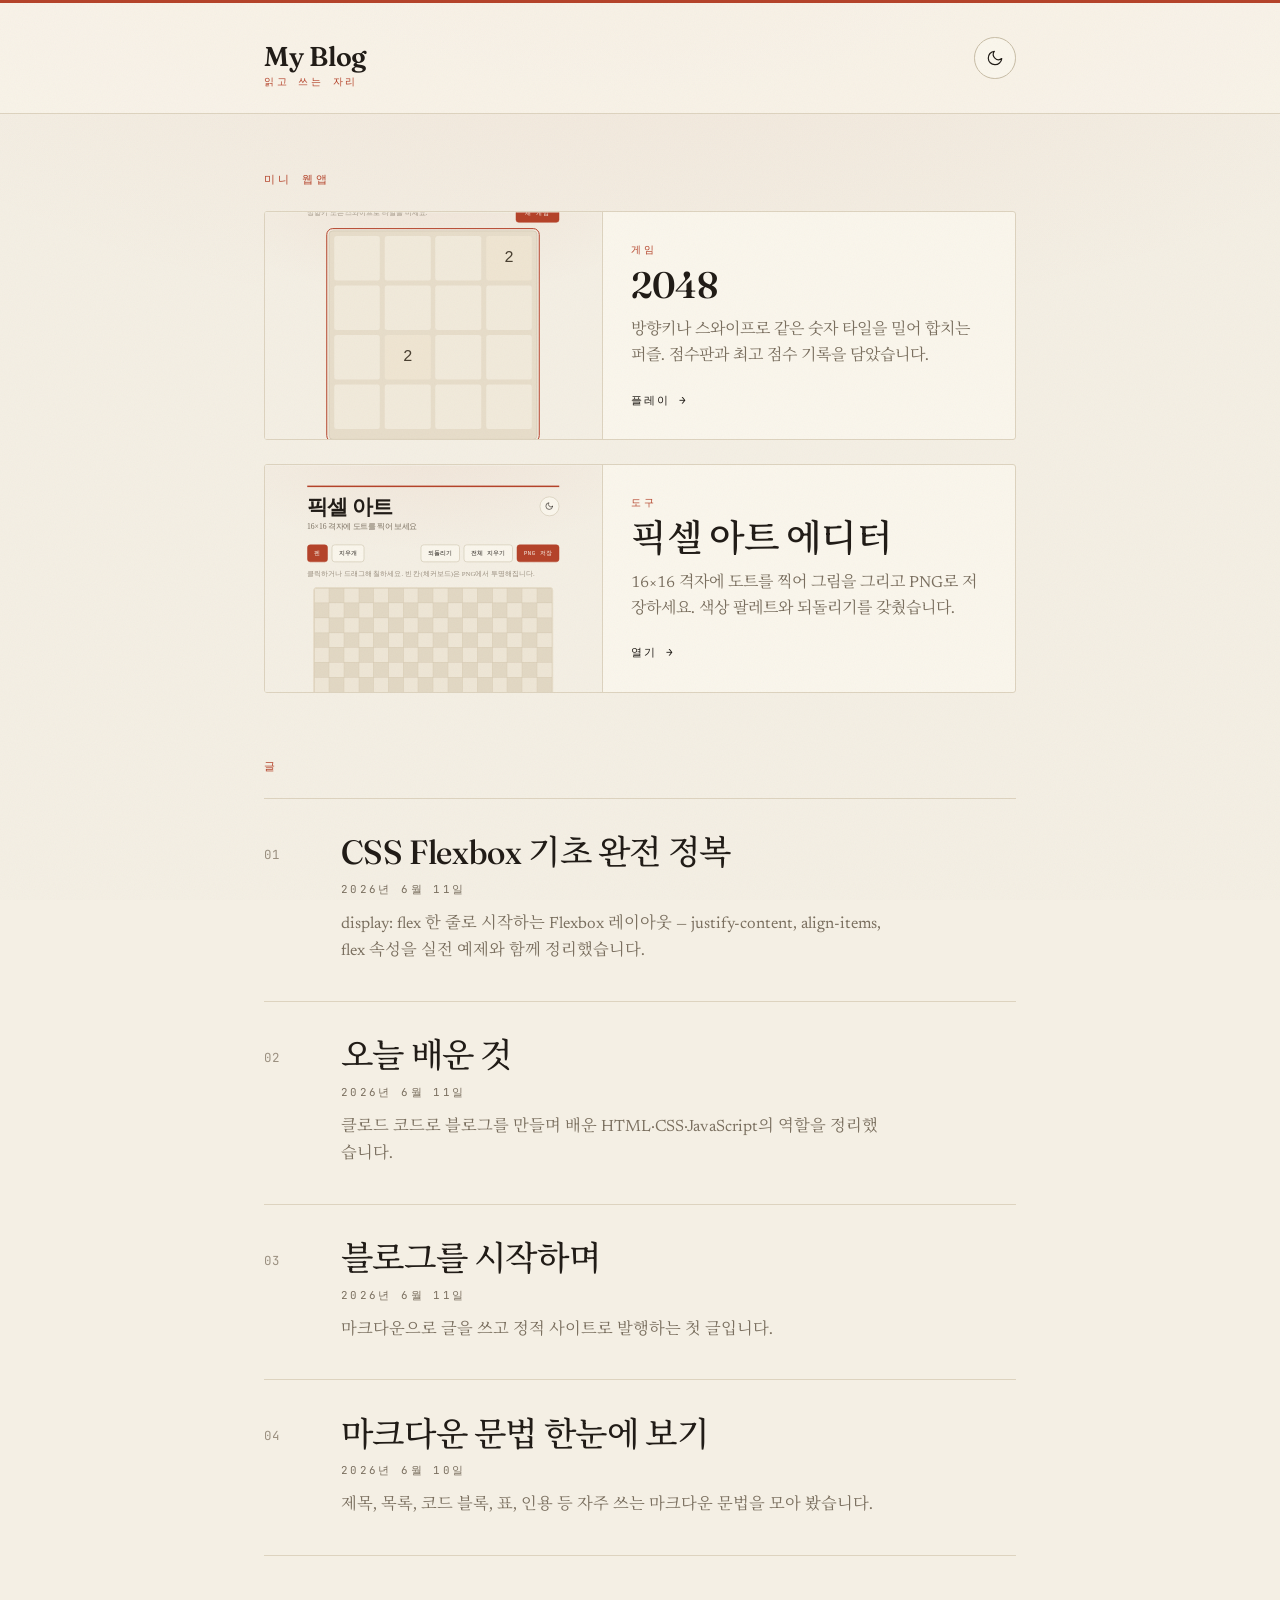
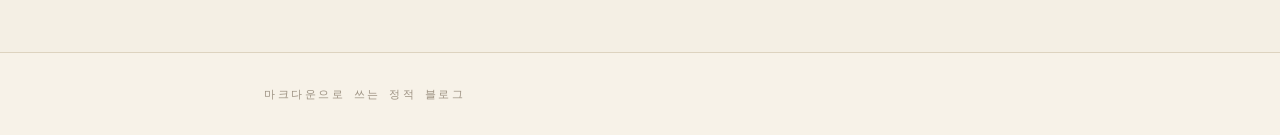
==== commit 533bd2ed: "픽셀 아트 에디터 추가 + 메인에 웹앱 카드 임베드 - apps/pixel-art/: 순수 HTML/CSS/JS 픽셀 아트 에디터(외부 의존 0)   16×16 DOM 격자, Po" ====
--- a/index.html
+++ b/index.html
@@ -103,6 +103,31 @@
             </div>
             <a class="app-card__link" href="apps/2048/" aria-label="2048 게임 열기"></a>
           </li>
+          <li class="app-card">
+            <div class="app-card__preview" aria-hidden="true">
+              <iframe
+                src="apps/pixel-art/"
+                title="픽셀 아트 에디터 미리보기"
+                tabindex="-1"
+                loading="lazy"
+                scrolling="no"
+              ></iframe>
+            </div>
+            <div class="app-card__body">
+              <p class="app-card__kicker">도구</p>
+              <h3 class="app-card__title">픽셀 아트 에디터</h3>
+              <p class="app-card__desc">
+                16×16 격자에 도트를 찍어 그림을 그리고 PNG로 저장하세요. 색상
+                팔레트와 되돌리기를 갖췄습니다.
+              </p>
+              <span class="app-card__cta">열기 →</span>
+            </div>
+            <a
+              class="app-card__link"
+              href="apps/pixel-art/"
+              aria-label="픽셀 아트 에디터 열기"
+            ></a>
+          </li>
         </ul>
       </section>
 
